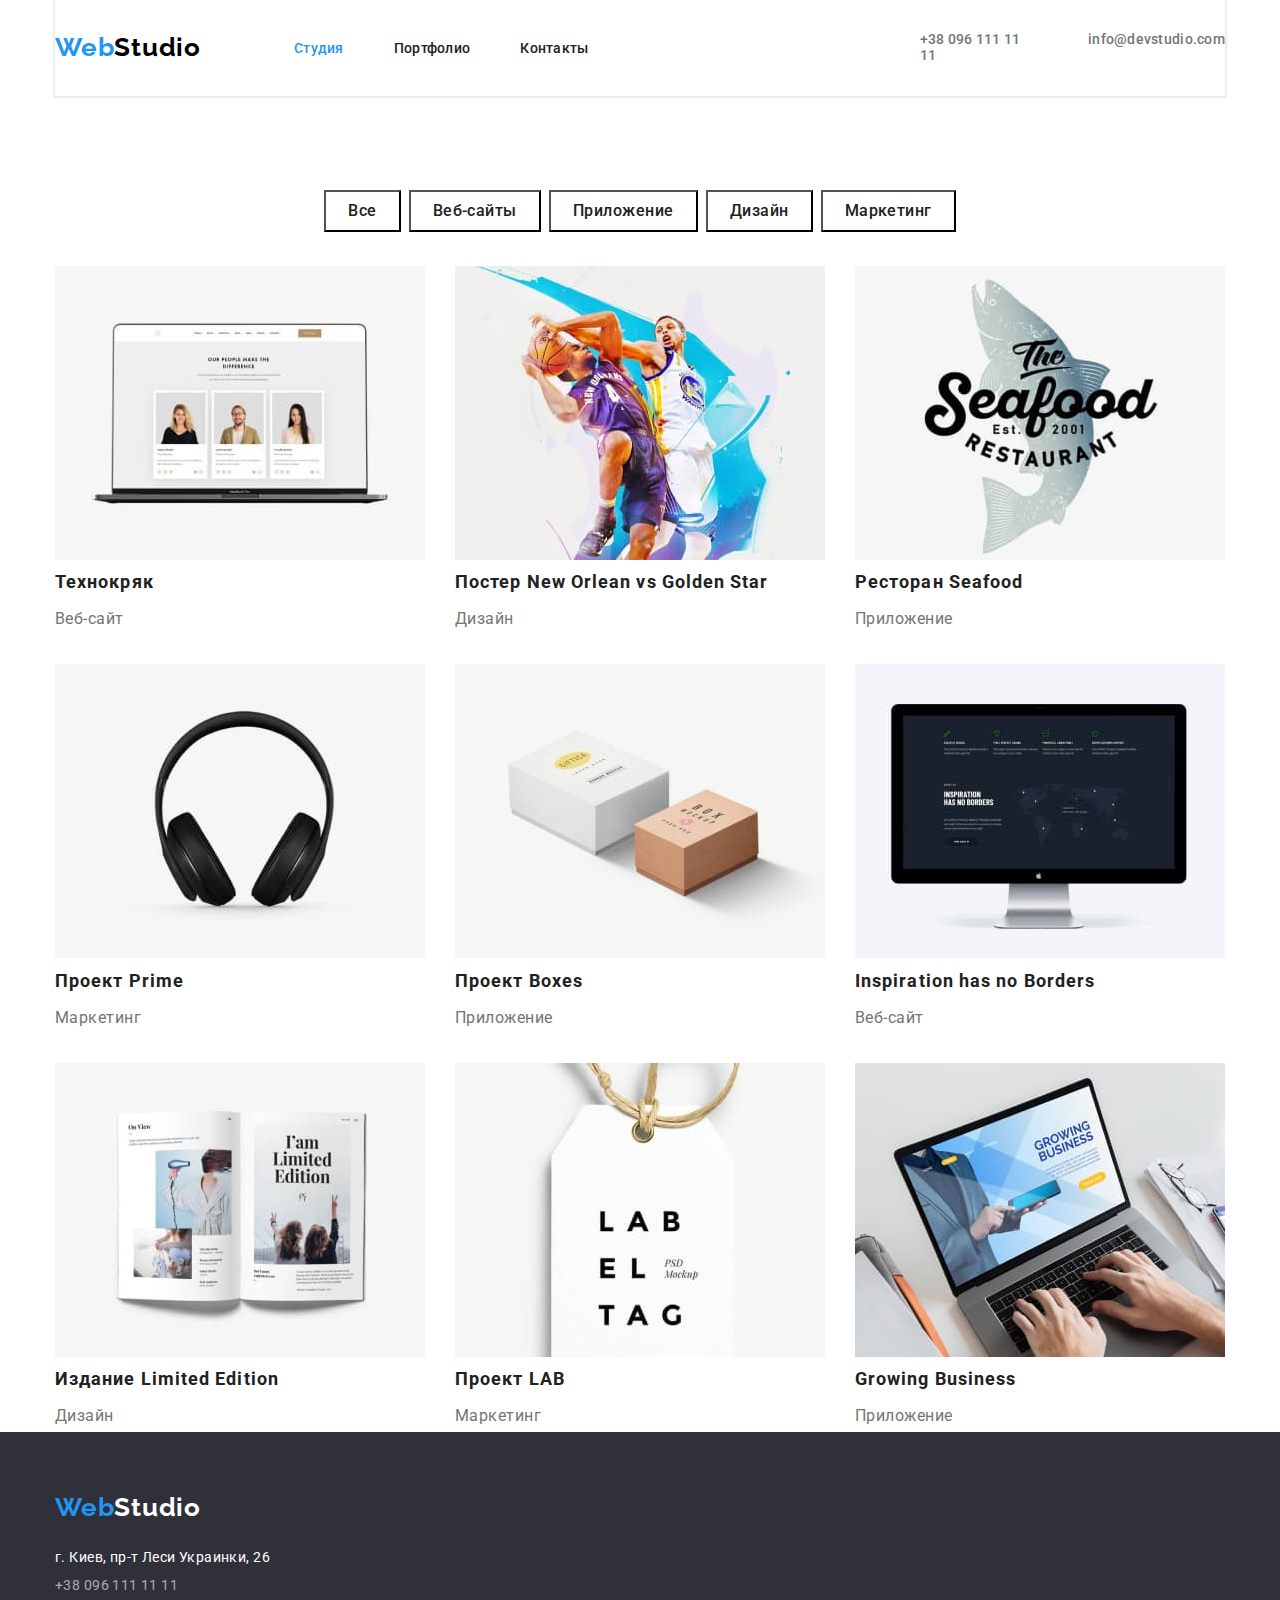
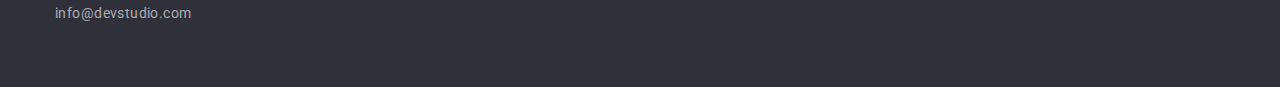
==== portfolio.html @ 92119997 "HomeWork3" ====
<!DOCTYPE html>
<html lang="en">
<head>
    <meta charset="UTF-8">
    <meta http-equiv="X-UA-Compatible" content="IE=edge">
    <meta name="viewport" content="width=device-width, initial-scale=1.0">
    <title>Document</title>
    <link rel="stylesheet" href="https://cdnjs.cloudflare.com/ajax/libs/modern-normalize/1.1.0/modern-normalize.min.css">
    <link href="https://fonts.googleapis.com/css2?family=Raleway:wght@700&family=Roboto:wght@400;500;700;900&display=swap"
        rel="stylesheet">
    <link rel="stylesheet" href="./css/styles.css">
</head>
<body>
        <div class="container">
            <header class="header-portfolio">
                <nav class="main-nav">
                    <a href="./index.html" class="logo">Web<span class="logo-heard">Studio</span></a>
                    <ul class="site-nav list">
                        <li class="item"> <a href="./index.html" class="link"><span class="studio">Студия</span></a> </li>
                        <li class="item"><a href="./portfolio.html" class="link">Портфолио</a></li>
                        <li class="item"><a href="" class="link">Контакты</a></li>
                    </ul>
                    <!--Contacts-->
                    <ul class="auth-nov list">
                        <li class="item"> <a href="tel:+380961111111" class="link">+38 096 111 11 11</a></li>
                        <li class="item"> <a href="mailto:info@devstudio.com" class="link">info@devstudio.com</a></li>
                    </ul>
                </nav>
            </header>
        </div>
<!--Main-->
<main class="container" >
    <section>
        <h1 class="portfolio">Портфолио</h1>
    <ul class="portfolio-list list">
        <li class="button"><button type="button" class="portfolio-button">Все</button></li>
        <li class="button"><button type="button" class="portfolio-button">Веб-сайты</button></li>
        <li class="button"><button type="button" class="portfolio-button">Приложение</button></li>
        <li class="button"><button type="button" class="portfolio-button">Дизайн</button></li>
        <li class="button"><button type="button" class="portfolio-button">Маркетинг</button></li>
    </ul>
    
    <ul class="examples-list list">
        <li class="examples-image">
            <img src="./images/img5.jpg" alt="notebook with photo people" width="370">
            <h2 class="examples">Технокряк </h2>
            <p class="examples-work">Веб-сайт</p>
        </li>
        <li class="examples-image"> <img src="./images/img6.jpg" alt="game basketbool" width="370">
            <h2 class="examples">Постер New Orlean vs Golden Star </h2>
            <p class="examples-work">Дизайн</p>
        </li>
        <li class="examples-image"> <img src="./images/img7.jpg" alt="fish" width="370">
            <h2 class="examples">Ресторан Seafood </h2>
            <p class="examples-work">Приложение</p>
        </li>
        <li class="examples-image"> <img src="./images/img8.jpg" alt="headphone" width="370">
            <h2 class="examples">Проект Prime </h2>
            <p class="examples-work">Маркетинг</p>
        </li>
        <li class="examples-image">
            <img src="./images/img9.jpg" alt="box" width="370">
            <h2 class="examples">Проект Boxes </h2>
            <p class="examples-work">Приложение</p>
        </li>
        <li class="examples-image"> <img src="./images/img10.jpg" alt="monitor apple" width="370">
            <h2 class="examples">Inspiration has no Borders </h2>
            <p class="examples-work">Веб-сайт</p>
        </li>
        <li class="examples-image"> <img src="./images/img11.jpg" alt="book" width="370">
            <h2 class="examples">Издание Limited Edition </h2>
            <p class="examples-work">Дизайн</p>
        </li>
        <li class="examples-image"> <img src="./images/img12.jpg" alt="label" width="370">
            <h2 class="examples">Проект LAB </h2>
            <p class="examples-work">Маркетинг</p>
        </li>
        <li class="examples-image"> <img src="./images/img13.jpg" alt="notebook with hands" width="370">
            <h2 class="examples">Growing Business </h2>
            <p class="examples-work">Приложение</p>
        </li>
    </ul>
</section>
    
    
</main>
<!--Futter-->
<footer class="futter">
    <div class="container">
        <div class="logo-location">
            <a href="./index.html" class="logo">Web<span class="logo-futter">Studio</span></a>
        </div>


        <address>
            <div class="adressa-location">
                <ul class="address list">
                    <li><a href="" target="_blank" rel="noreferrer noopener" class="link"> г. Киев, пр-т Леси Украинки,
                            26 </a>
                    </li>
                    <li> <a href="tel:+380961111111" class="link"><span tabindex="0" class="contact-link">+38 096 111 11
                                11</span></a></li>
                    <li> <a href="mailto:info@devstudio.com" class="link"><span tabindex="0"
                                class="contact-link">info@devstudio.com</span></a></li>
                </ul>
            </div>

        </address>
        
    </div>

</footer>
</body>
</html>
---- css/styles.css ----
/* colors */
/* колір заголовків #212121 */
/* колір основного тексту #757575 */
/* блакитний #2196F3 */
/* білий #FFFFFF */
/* лого: чорний #000000
блакитний #2196F3 */
/* Кольори секцій:
header #ECECEC
futter #2F303A
midle: сіра #757575
світла- #E5E5E5
 */

 .container{
    margin-left:auto;
        margin-right:auto;
        padding-right: 15px;
        padding-left: 15px ;
        width: 1200px;
       

 }
 .section {
    padding-top: 94px;
    padding-bottom: 94px;
   

 }
:root {
    --primary-text-color: #757575;
    --title-text-color: #212121;
    --accent-color: #2196F3;
    --white-color: #FFFFFF;
    --header-backgraund-color: #ECECEC;
    --hero-futter-color: #2F303A;
    --comanda-color: #F5F4FA;
}


body {
    font-family: Roboto, sans-serif;

}

.list {
    list-style: none;
    margin: 0;
    padding: 0;
}

/* header */
.header {
    background-color:var(--white-color);
}

/* Logo */

.logo,
.logo-futter,
.logo-heard {
    text-decoration: none;
    font-family: Raleway, sans-serif;
    font-weight: 700;
    font-size: 26px;
    line-height: 1.2;
    letter-spacing: 0.03em
}

.logo {
    color: var(--accent-color);
    padding-top: 32px;
    padding-bottom: 32px;
    margin-right: 93px;
}

.logo-futter {
    color: var(--white-color);
}

.logo-heard {
    color: #000000;
}

/* Navigation */
.site-nav {
    display: flex;
    padding-top: 32px;
    padding-bottom: 32px;
    margin-right: 331px;
    

}

.site-nav .item:not(:last-child) {
    margin-right: 50px;
   
}
.site-nav a {
    text-decoration: none;
    color: var(--title-text-color);
    font-weight: 500;
    font-size: 14px;
    line-height: 1.14;
    letter-spacing: 0.02em;
    
    
}


.studio {
    color: var(--accent-color);
}
.main-nav {
    display: flex;
    align-items: center;
    
        
}
.portfolio-name {
    color: var(--accent-color);
}

.site-nav .link:hover,
.site-nav .link:focus {
    color: var(--accent-color);

}
/* Contact */

.auth-nov{
    display: flex;
    padding-top: 32px;
    padding-bottom: 32px;
    
}
.auth-nov .item:not(:last-child){
    margin-right: 50px;

}
.auth-nov .link {
    text-decoration: none;
    color: var(--primary-text-color);
    font-weight: 500;
    font-size: 14px;
    line-height: 1.14;
    letter-spacing: 0.02em;
    display: flex;
    }

.auth-nov .link:hover,
.auth-nov .link:focus {
    color: var(--accent-color);
}


/* Основний текст */
.hero {
    background-color: var(--hero-futter-color);
text-align: center;}

.hero-title {
    text-transform: uppercase;
    color: var(--white-color);
    font-weight: 900;
    font-size: 44px;
    line-height: 1.36;
    letter-spacing: 0.06em;
    text-align: center;
    margin-bottom: 30px;
    margin-top: 0px;

}

.hero-button {
    font-family: inherit;
    cursor: pointer;
    color: var(--white-color);
    font-weight: 700;
    font-size: 16px;
    line-height: 1.9;
    letter-spacing: 0.06em;
    padding: 10px 32px 10px 32px;

}

.hero-button:hover,
.hero-button:focus {
    background-color: var(--accent-color);
}

/* Маркетинг */

.marketyng-title {
    text-transform: uppercase;
    color: var(--title-text-color);
    font-weight: 700;
    font-size: 14px;
    line-height: 1.14;
    letter-spacing: 0.03em;
    margin-top: 0px;
    margin-bottom: 10px;
   
}

.marketyng-text {
    color: var(--primary-text-color);
    font-size: 14px;
    line-height: 2;
    letter-spacing: 0.03em;
    margin-bottom:0px;
    margin-top: 0px;

    
}
.marketyng {
    margin: 0px;
    font-size: 0px;
}
.marketyng-list {
    display: flex;
    flex-wrap: wrap;
}

.marketyng-list .item{
    margin-right: 30px;
    width: 270px;
}
.marketyng-list .item:nth-child(4n){
    margin-right: 0px;
}


/* Examples */

.sections {
    color: var(--title-text-color);
    font-weight: 700;
    font-size: 36px;
    line-height: 1.16;
    letter-spacing: 0.03em;
    margin-bottom: 50px;
    margin-top: 0px;
    text-align: center;
}

.section-exsample {
    padding-top: 0px;
    padding-bottom: 94px;
}

.section-list{
    display: flex;
    flex-wrap: wrap;
}

.section-list .item-sample {
    margin-right: 30px;
}
.section-list .item-sample:nth-child(3n){
    margin-right: 0px;
}

/* Comanda */
.comanda {
    background-color: #F5F4FA;
}

.comanda-name {
    color: var(--title-text-color);
    font-weight: 500;
    font-size: 16px;
    line-height: 1.18;
    letter-spacing: 0.03em;
    margin-top: 30px;
    margin-bottom: 0px;

}

.comanda-work {
    color: var(--primary-text-color);
    font-size: 16px;
    line-height: 1.18;
    letter-spacing: 0.03em;
    margin-top: 10px;
    margin-bottom: 30px;
}

.section-list .item-comanda {
    margin-right: 30px;
}
.section-list .item-comanda:nth-child(4n){
    margin-right: 0px;
}

/* Futter */
.futter {
    background-color: var(--hero-futter-color);

}

.address .link {

    color: var(--white-color)
}
.logo-location {
    padding-top: 60px;
    padding-bottom: 20px;

}
.link,
.contact-link {
    text-decoration: none;
    font-size: 14px;
    line-height: 2;
    letter-spacing: 0.03em;
    
}

.address .link:hover,
.address .link:focus {
    color: var(--accent-color);
}

.contact-link:hover,
.contact-link:focus {  
    color:var(--accent-color);
}


.address {
    font-style: normal;

}

.adressa-location{
    padding-bottom: 60px;
}

.contact-link {
    color: rgba(255, 255, 255, 0.6);
    padding-top: 9px;
}

/* Портфоліо */
.header-portfolio {
    outline: 2px solid var(--header-backgraund-color);
    }

.portfolio-button {
    font-family: inherit;
    color: var(--title-text-color);
    font-weight: 500;
    font-size: 16px;
    line-height: 1.6;
    letter-spacing: 0.03em;
    cursor: pointer;
    text-align: center;
    background-color: var(--title-backgraund-color);
    padding: 6px 22px;
    min-width: 73px;
    
}

.portfolio-button:hover,
.portfolio-button:focus {
    color: var(--white-color);
    background-color: var(--accent-color);
}

.portfolio-list {
display: flex;
margin-top: 94px;
margin-bottom: 34px;
justify-content: center;

/* margin-left: 495px;
margin-right: 495px; */
}
.portfolio-list .button:not(:last-child) {
    margin-right:8px;
}
.examples {
    color: var(--title-text-color);
    font-weight: 700;
    font-size: 18px;
    line-height: 2;
    letter-spacing: 0.06em;
    margin: 0px;
}

.examples-work {
    color: var(--primary-text-color);
    font-size: 16px;
    line-height: 1.9;
    letter-spacing: 0.03em;
    margin-top: 4px;
    margin-bottom: 0px;
}
.portfolio {
    margin: 0px;
    font-size: 0px;
}

/* .examples-list .examples-image{
  margin-right: 30px;
  margin-bottom: 30px;
  width: 370px;  
}

.examples-list .examples-image:nth-child(3n) {
    margin-right: 0px;
}
.examples-list .examples-image:nth-last-child(-n+3) {
    margin-bottom: 0px;
} */

.examples-list{
    display: flex;
    flex-wrap: wrap;
    gap: 30px;
    flex-basis: calc((100% - 60px) / 3);}
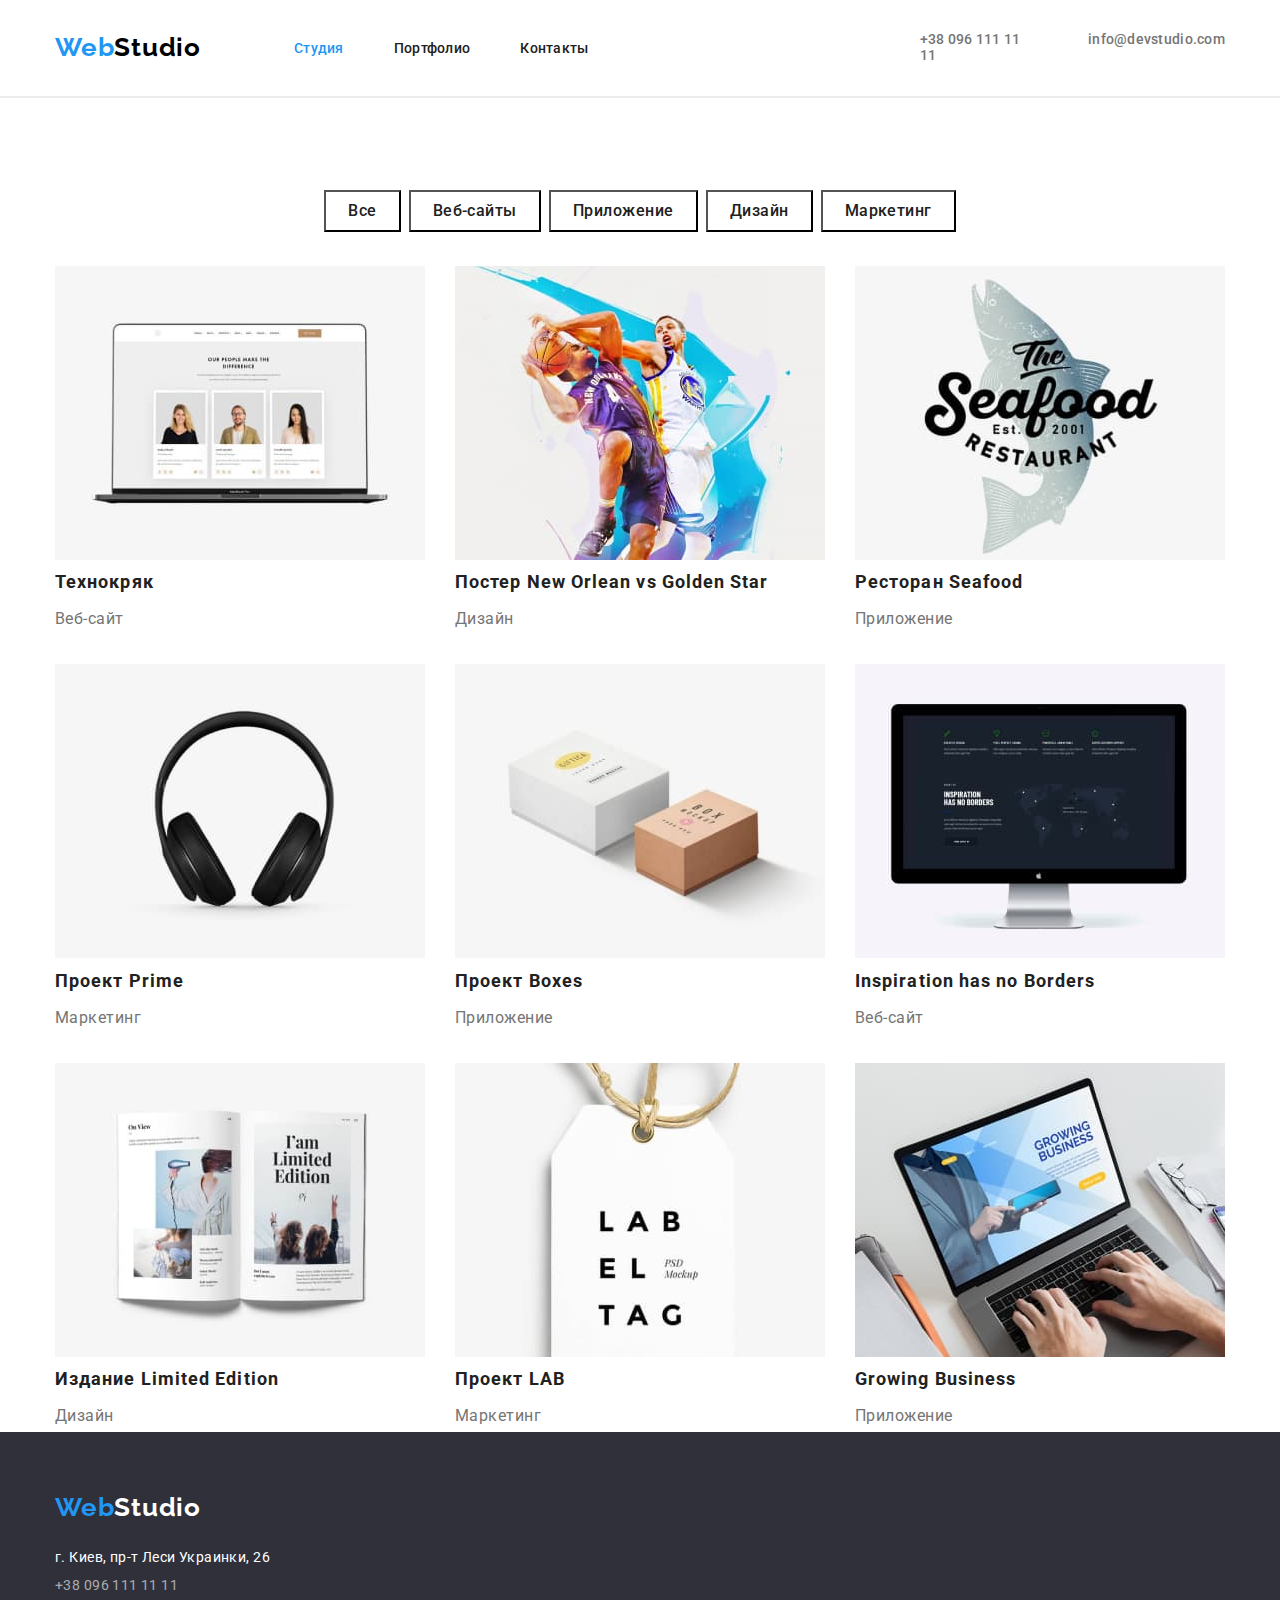
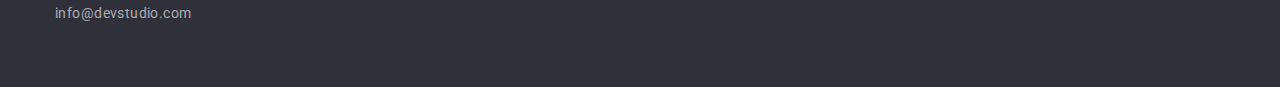
==== commit 8bede1fc: "Update portfolio.html" ====
--- a/portfolio.html
+++ b/portfolio.html
@@ -11,9 +11,9 @@
     <link rel="stylesheet" href="./css/styles.css">
 </head>
 <body>
+    <header class="header-portfolio">
         <div class="container">
-            <header class="header-portfolio">
-                <nav class="main-nav">
+                            <nav class="main-nav">
                     <a href="./index.html" class="logo">Web<span class="logo-heard">Studio</span></a>
                     <ul class="site-nav list">
                         <li class="item"> <a href="./index.html" class="link"><span class="studio">Студия</span></a> </li>
@@ -111,4 +111,4 @@
 
 </footer>
 </body>
-</html>+</html>
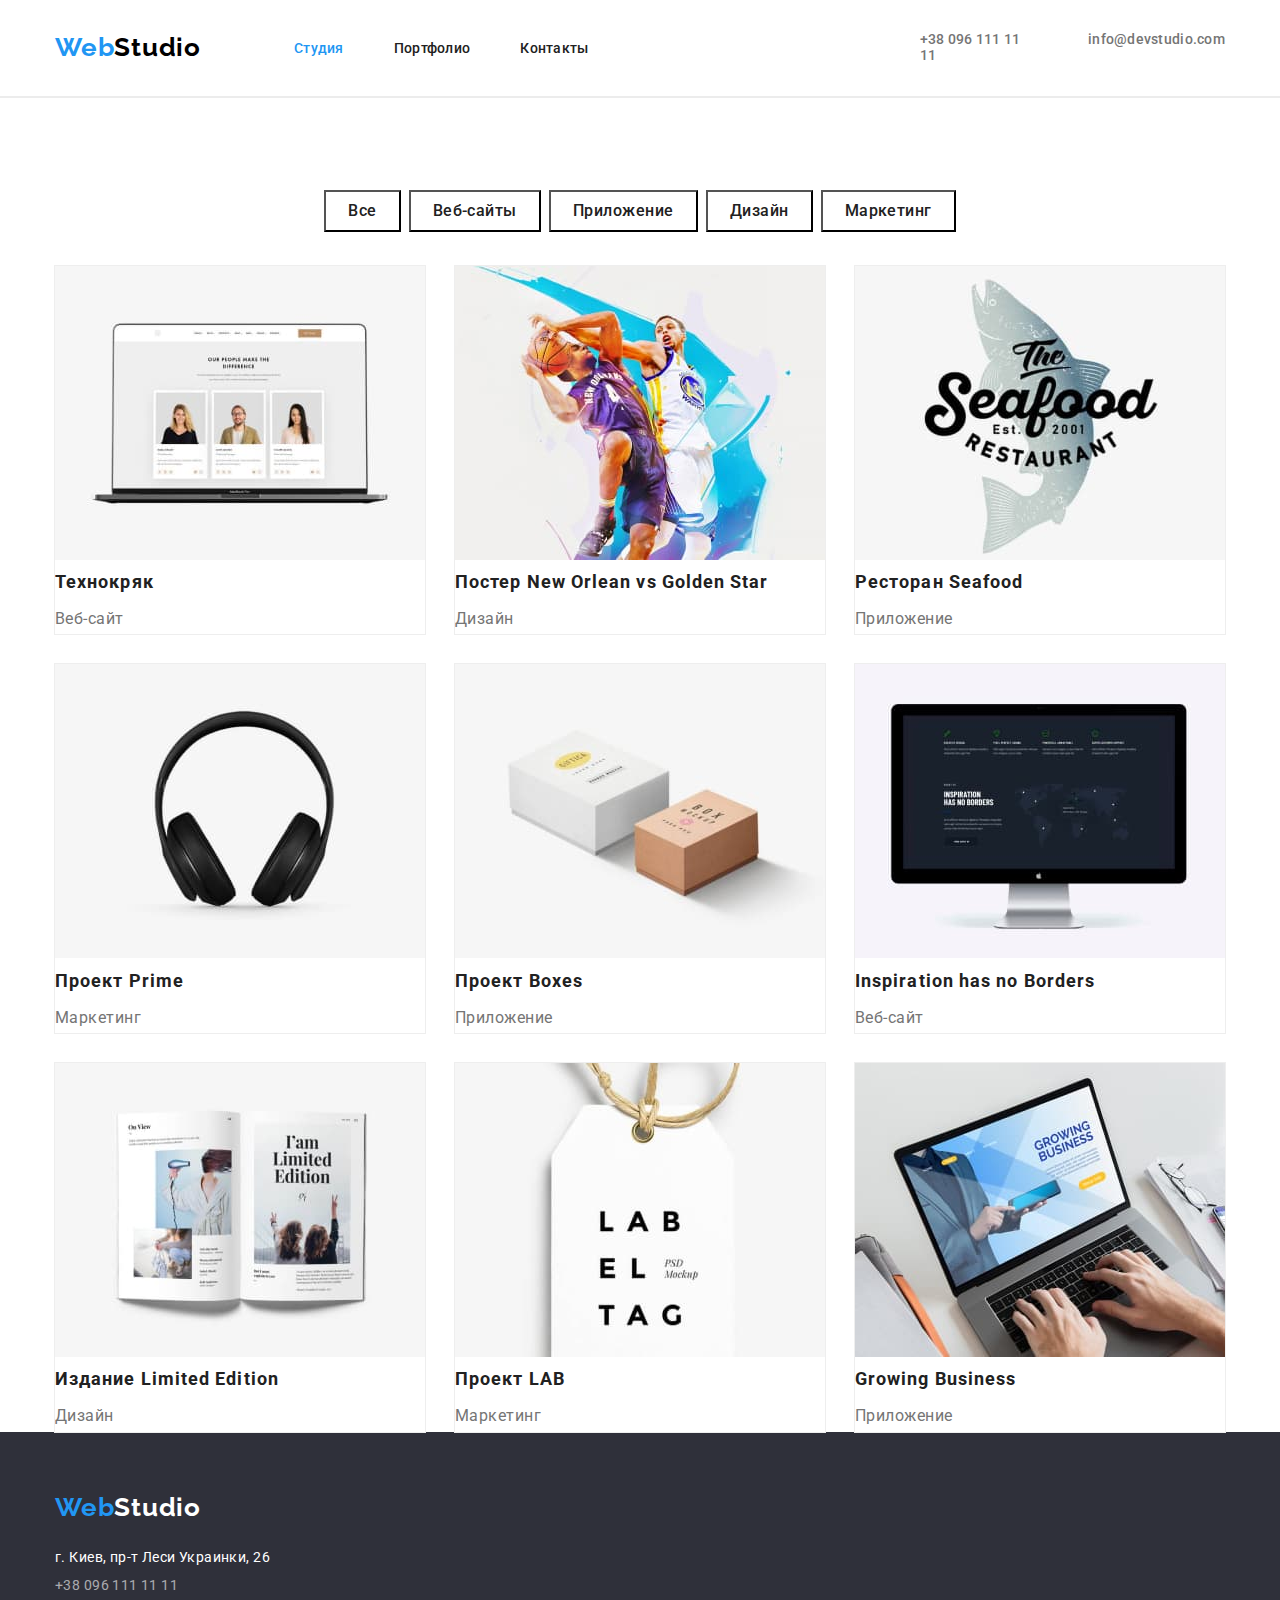
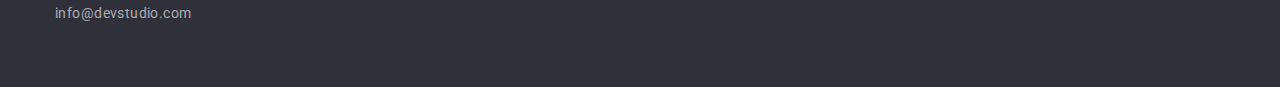
==== commit 6b34cd46: "location" ====
--- a/portfolio.html
+++ b/portfolio.html
@@ -13,7 +13,7 @@
 <body>
     <header class="header-portfolio">
         <div class="container">
-                            <nav class="main-nav">
+                <nav class="main-nav">
                     <a href="./index.html" class="logo">Web<span class="logo-heard">Studio</span></a>
                     <ul class="site-nav list">
                         <li class="item"> <a href="./index.html" class="link"><span class="studio">Студия</span></a> </li>
@@ -95,12 +95,12 @@
         <address>
             <div class="adressa-location">
                 <ul class="address list">
-                    <li><a href="" target="_blank" rel="noreferrer noopener" class="link"> г. Киев, пр-т Леси Украинки,
+                    <li><a href="https://goo.gl/maps/6LCCj1LBQkDtfGNh9" target="_blank" rel="noreferrer noopener" class="link"> г. Киев, пр-т Леси Украинки,
                             26 </a>
                     </li>
-                    <li> <a href="tel:+380961111111" class="link"><span tabindex="0" class="contact-link">+38 096 111 11
+                    <li> <a href="tel:+380961111111" class="link"><span class="contact-link">+38 096 111 11
                                 11</span></a></li>
-                    <li> <a href="mailto:info@devstudio.com" class="link"><span tabindex="0"
+                    <li> <a href="mailto:info@devstudio.com" class="link"><span
                                 class="contact-link">info@devstudio.com</span></a></li>
                 </ul>
             </div>
@@ -111,4 +111,4 @@
 
 </footer>
 </body>
-</html>
+</html>--- a/css/styles.css
+++ b/css/styles.css
@@ -317,16 +317,18 @@
     
 }
 
-.address .link:hover,
-.address .link:focus {
-    color: var(--accent-color);
-}
-
-.contact-link:hover,
+.address a:hover,
+.address a:focus {
+    color: var(--accent-color);
+}
+
 .contact-link:focus {  
     color:var(--accent-color);
 }
 
+.contact-link:hover{
+    color: var(--accent-color);
+}
 
 .address {
     font-style: normal;
@@ -419,5 +421,10 @@
     display: flex;
     flex-wrap: wrap;
     gap: 30px;
-    flex-basis: calc((100% - 60px) / 3);}
-
+    flex-basis: calc((100% - 60px) / 3);
+}
+.examples-image{
+    outline: 1px solid #EEEEEE;
+}
+
+
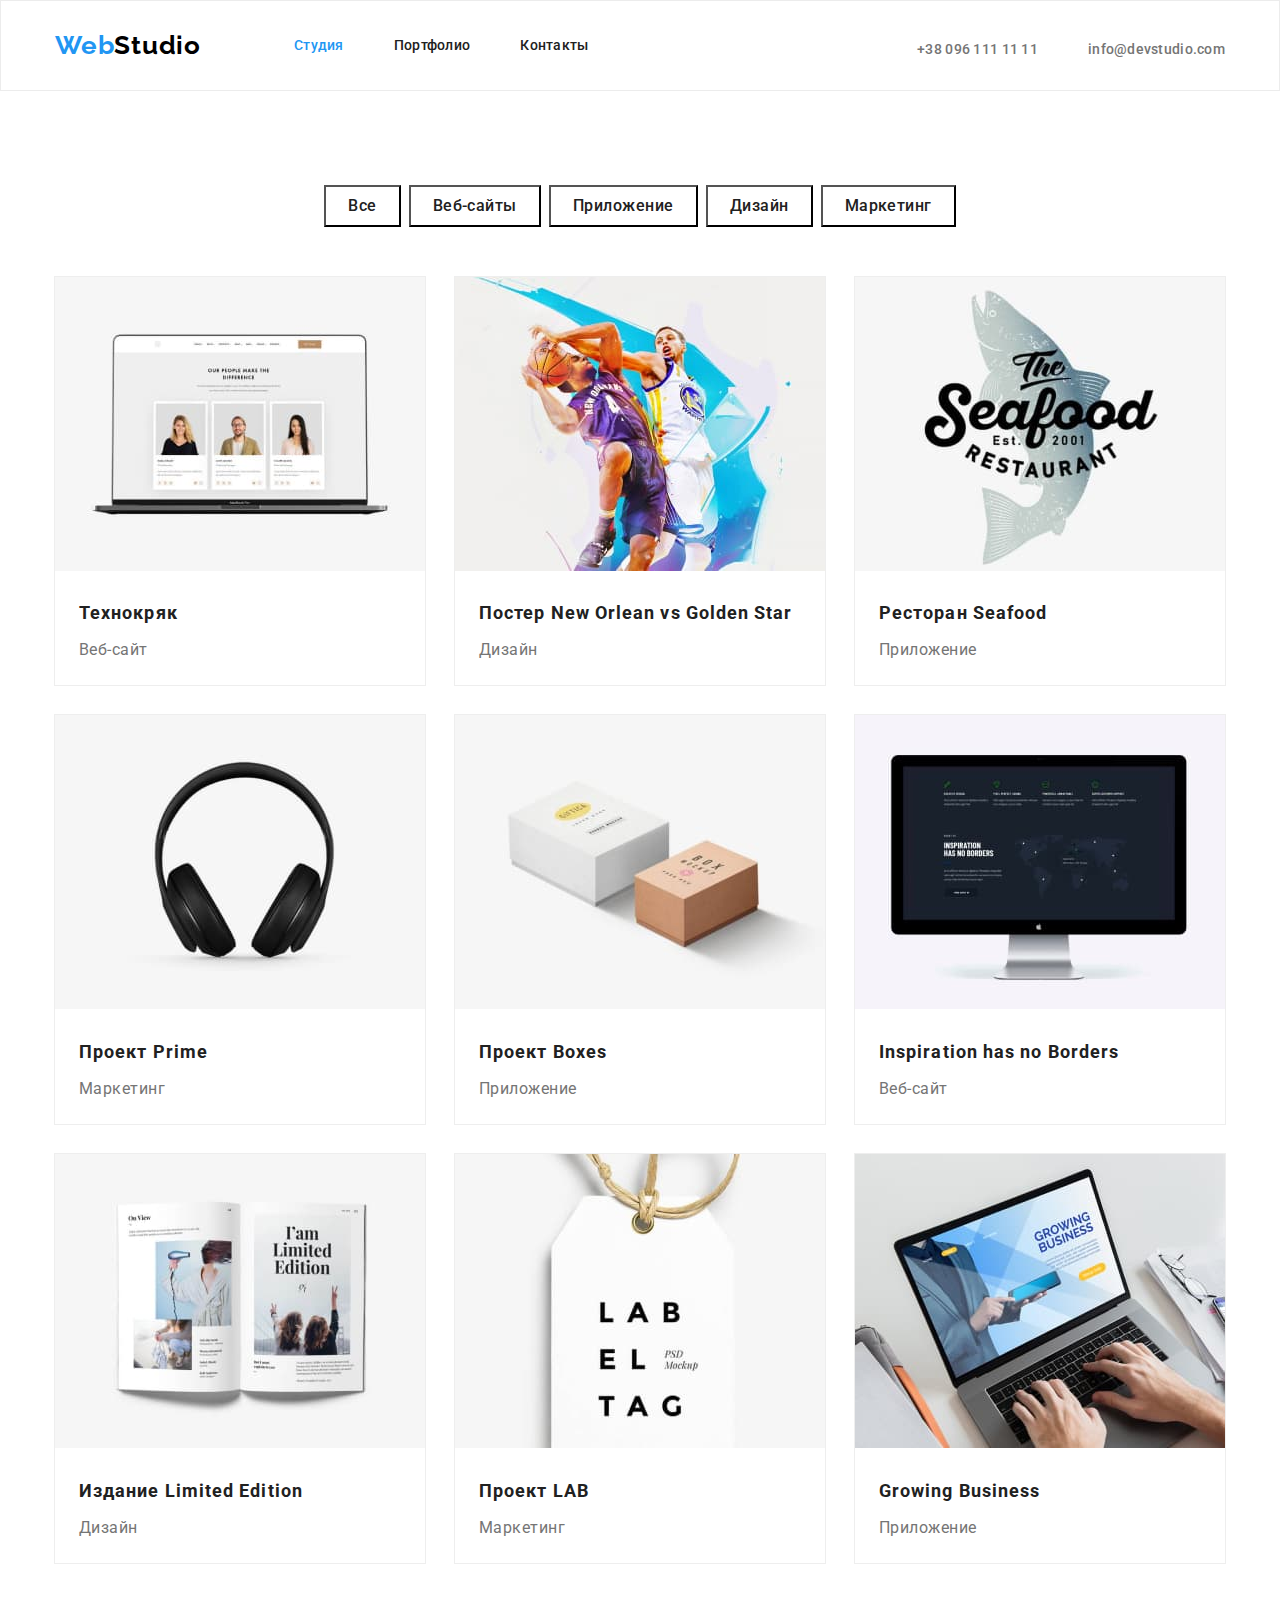
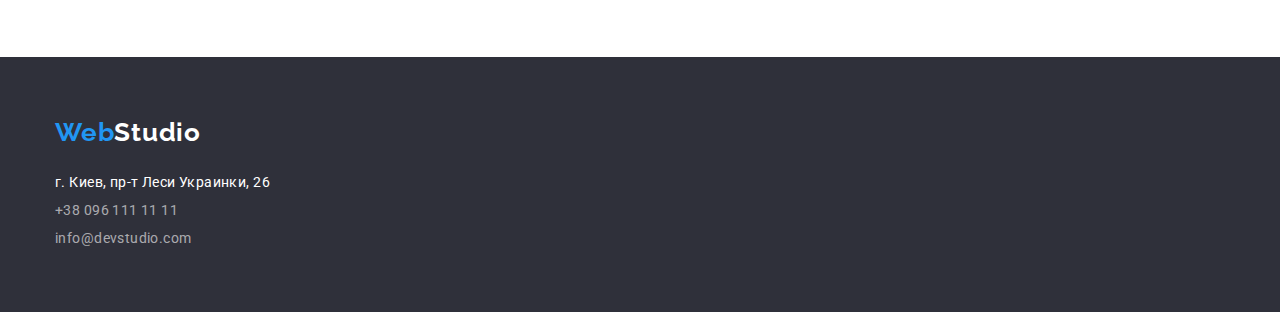
==== commit ec1529fd: "changedHomeWork3" ====
--- a/portfolio.html
+++ b/portfolio.html
@@ -25,12 +25,12 @@
                         <li class="item"> <a href="tel:+380961111111" class="link">+38 096 111 11 11</a></li>
                         <li class="item"> <a href="mailto:info@devstudio.com" class="link">info@devstudio.com</a></li>
                     </ul>
-                </nav>
+                </nav></div>
             </header>
-        </div>
 <!--Main-->
-<main class="container" >
-    <section>
+<main>
+    <div class="container">
+    <section class="section">
         <h1 class="portfolio">Портфолио</h1>
     <ul class="portfolio-list list">
         <li class="button"><button type="button" class="portfolio-button">Все</button></li>
@@ -40,48 +40,48 @@
         <li class="button"><button type="button" class="portfolio-button">Маркетинг</button></li>
     </ul>
     
-    <ul class="examples-list list">
+    <ul class="examples-title list">
         <li class="examples-image">
             <img src="./images/img5.jpg" alt="notebook with photo people" width="370">
-            <h2 class="examples">Технокряк </h2>
-            <p class="examples-work">Веб-сайт</p>
+            <div class="examples-list"><h2 class="examples">Технокряк </h2>
+                <p class="examples-work">Веб-сайт</p></div>
         </li>
         <li class="examples-image"> <img src="./images/img6.jpg" alt="game basketbool" width="370">
-            <h2 class="examples">Постер New Orlean vs Golden Star </h2>
-            <p class="examples-work">Дизайн</p>
+            <div class="examples-list"><h2 class="examples">Постер New Orlean vs Golden Star </h2>
+                <p class="examples-work">Дизайн</p></div>
         </li>
         <li class="examples-image"> <img src="./images/img7.jpg" alt="fish" width="370">
-            <h2 class="examples">Ресторан Seafood </h2>
-            <p class="examples-work">Приложение</p>
+            <div class="examples-list"><h2 class="examples">Ресторан Seafood </h2>
+                <p class="examples-work">Приложение</p></div>
         </li>
         <li class="examples-image"> <img src="./images/img8.jpg" alt="headphone" width="370">
-            <h2 class="examples">Проект Prime </h2>
-            <p class="examples-work">Маркетинг</p>
+            <div class="examples-list"><h2 class="examples">Проект Prime </h2>
+                <p class="examples-work">Маркетинг</p></div>
         </li>
         <li class="examples-image">
             <img src="./images/img9.jpg" alt="box" width="370">
-            <h2 class="examples">Проект Boxes </h2>
-            <p class="examples-work">Приложение</p>
+            <div class="examples-list"><h2 class="examples">Проект Boxes </h2>
+                <p class="examples-work">Приложение</p></div>
         </li>
         <li class="examples-image"> <img src="./images/img10.jpg" alt="monitor apple" width="370">
-            <h2 class="examples">Inspiration has no Borders </h2>
-            <p class="examples-work">Веб-сайт</p>
+            <div class="examples-list"><h2 class="examples">Inspiration has no Borders </h2>
+                <p class="examples-work">Веб-сайт</p></div>
         </li>
         <li class="examples-image"> <img src="./images/img11.jpg" alt="book" width="370">
-            <h2 class="examples">Издание Limited Edition </h2>
-            <p class="examples-work">Дизайн</p>
+            <div class="examples-list"><h2 class="examples">Издание Limited Edition </h2>
+                <p class="examples-work">Дизайн</p></div>
         </li>
         <li class="examples-image"> <img src="./images/img12.jpg" alt="label" width="370">
-            <h2 class="examples">Проект LAB </h2>
-            <p class="examples-work">Маркетинг</p>
+            <div class="examples-list"><h2 class="examples">Проект LAB </h2>
+                <p class="examples-work">Маркетинг</p></div>
         </li>
         <li class="examples-image"> <img src="./images/img13.jpg" alt="notebook with hands" width="370">
-            <h2 class="examples">Growing Business </h2>
-            <p class="examples-work">Приложение</p>
+            <div class="examples-list"><h2 class="examples">Growing Business </h2>
+                <p class="examples-work">Приложение</p></div>
         </li>
     </ul>
 </section>
-    
+</div>
     
 </main>
 <!--Futter-->
@@ -111,4 +111,4 @@
 
 </footer>
 </body>
-</html>+</html>
--- a/css/styles.css
+++ b/css/styles.css
@@ -69,27 +69,27 @@
 
 .logo {
     color: var(--accent-color);
+    padding-top: 24px;
+    padding-bottom: 24px;
+    margin-right: 93px;
+}
+
+.logo-futter {
+    color: var(--white-color);
+}
+
+.logo-heard {
+    color: #000000;
+}
+
+/* Navigation */
+.site-nav {
+    display: flex;
+}
+
+.item .link {
     padding-top: 32px;
     padding-bottom: 32px;
-    margin-right: 93px;
-}
-
-.logo-futter {
-    color: var(--white-color);
-}
-
-.logo-heard {
-    color: #000000;
-}
-
-/* Navigation */
-.site-nav {
-    display: flex;
-    padding-top: 32px;
-    padding-bottom: 32px;
-    margin-right: 331px;
-    
-
 }
 
 .site-nav .item:not(:last-child) {
@@ -130,9 +130,7 @@
 
 .auth-nov{
     display: flex;
-    padding-top: 32px;
-    padding-bottom: 32px;
-    
+    margin-left: auto;
 }
 .auth-nov .item:not(:last-child){
     margin-right: 50px;
@@ -157,7 +155,11 @@
 /* Основний текст */
 .hero {
     background-color: var(--hero-futter-color);
-text-align: center;}
+text-align: center;
+padding-top: 200px;
+padding-bottom: 200px;
+}
+
 
 .hero-title {
     text-transform: uppercase;
@@ -206,7 +208,7 @@
 .marketyng-text {
     color: var(--primary-text-color);
     font-size: 14px;
-    line-height: 2;
+    line-height: 1.71;
     letter-spacing: 0.03em;
     margin-bottom:0px;
     margin-top: 0px;
@@ -246,7 +248,7 @@
 
 .section-exsample {
     padding-top: 0px;
-    padding-bottom: 94px;
+    
 }
 
 .section-list{
@@ -262,8 +264,12 @@
 }
 
 /* Comanda */
+/* .comanda {
+    background-color: #F5F4FA;
+} */
+
 .comanda {
-    background-color: #F5F4FA;
+    background-color: #F5F4FA;  
 }
 
 .comanda-name {
@@ -272,9 +278,15 @@
     font-size: 16px;
     line-height: 1.18;
     letter-spacing: 0.03em;
-    margin-top: 30px;
     margin-bottom: 0px;
-
+    text-align: center;
+    margin-top: 0px;
+
+}
+
+.comanda-title {
+    padding-top: 30px;
+    padding-bottom: 30px;
 }
 
 .comanda-work {
@@ -283,7 +295,8 @@
     line-height: 1.18;
     letter-spacing: 0.03em;
     margin-top: 10px;
-    margin-bottom: 30px;
+   text-align: center;
+   margin-bottom: 0px;
 }
 
 .section-list .item-comanda {
@@ -296,17 +309,17 @@
 /* Futter */
 .futter {
     background-color: var(--hero-futter-color);
-
+padding-top: 60px;
+padding-bottom: 60px;
 }
 
 .address .link {
-
-    color: var(--white-color)
-}
+    color: var(--white-color);
+    margin-top: 0px;
+}
+
 .logo-location {
-    padding-top: 60px;
     padding-bottom: 20px;
-
 }
 .link,
 .contact-link {
@@ -314,8 +327,9 @@
     font-size: 14px;
     line-height: 2;
     letter-spacing: 0.03em;
-    
-}
+    margin-top: 9px;
+}
+
 
 .address a:hover,
 .address a:focus {
@@ -328,25 +342,21 @@
 
 .contact-link:hover{
     color: var(--accent-color);
-}
+} 
+
 
 .address {
     font-style: normal;
-
-}
-
-.adressa-location{
-    padding-bottom: 60px;
 }
 
 .contact-link {
     color: rgba(255, 255, 255, 0.6);
-    padding-top: 9px;
 }
 
 /* Портфоліо */
 .header-portfolio {
-    outline: 2px solid var(--header-backgraund-color);
+ border: 1px solid var(--header-backgraund-color);
+
     }
 
 .portfolio-button {
@@ -372,8 +382,7 @@
 
 .portfolio-list {
 display: flex;
-margin-top: 94px;
-margin-bottom: 34px;
+margin-bottom: 50px;
 justify-content: center;
 
 /* margin-left: 495px;
@@ -417,7 +426,7 @@
     margin-bottom: 0px;
 } */
 
-.examples-list{
+.examples-title{
     display: flex;
     flex-wrap: wrap;
     gap: 30px;
@@ -428,3 +437,10 @@
 }
 
 
+.examples-image{
+    outline: 1px solid #EEEEEE;
+}
+
+.examples-list{
+    padding: 20px 24px;
+}
